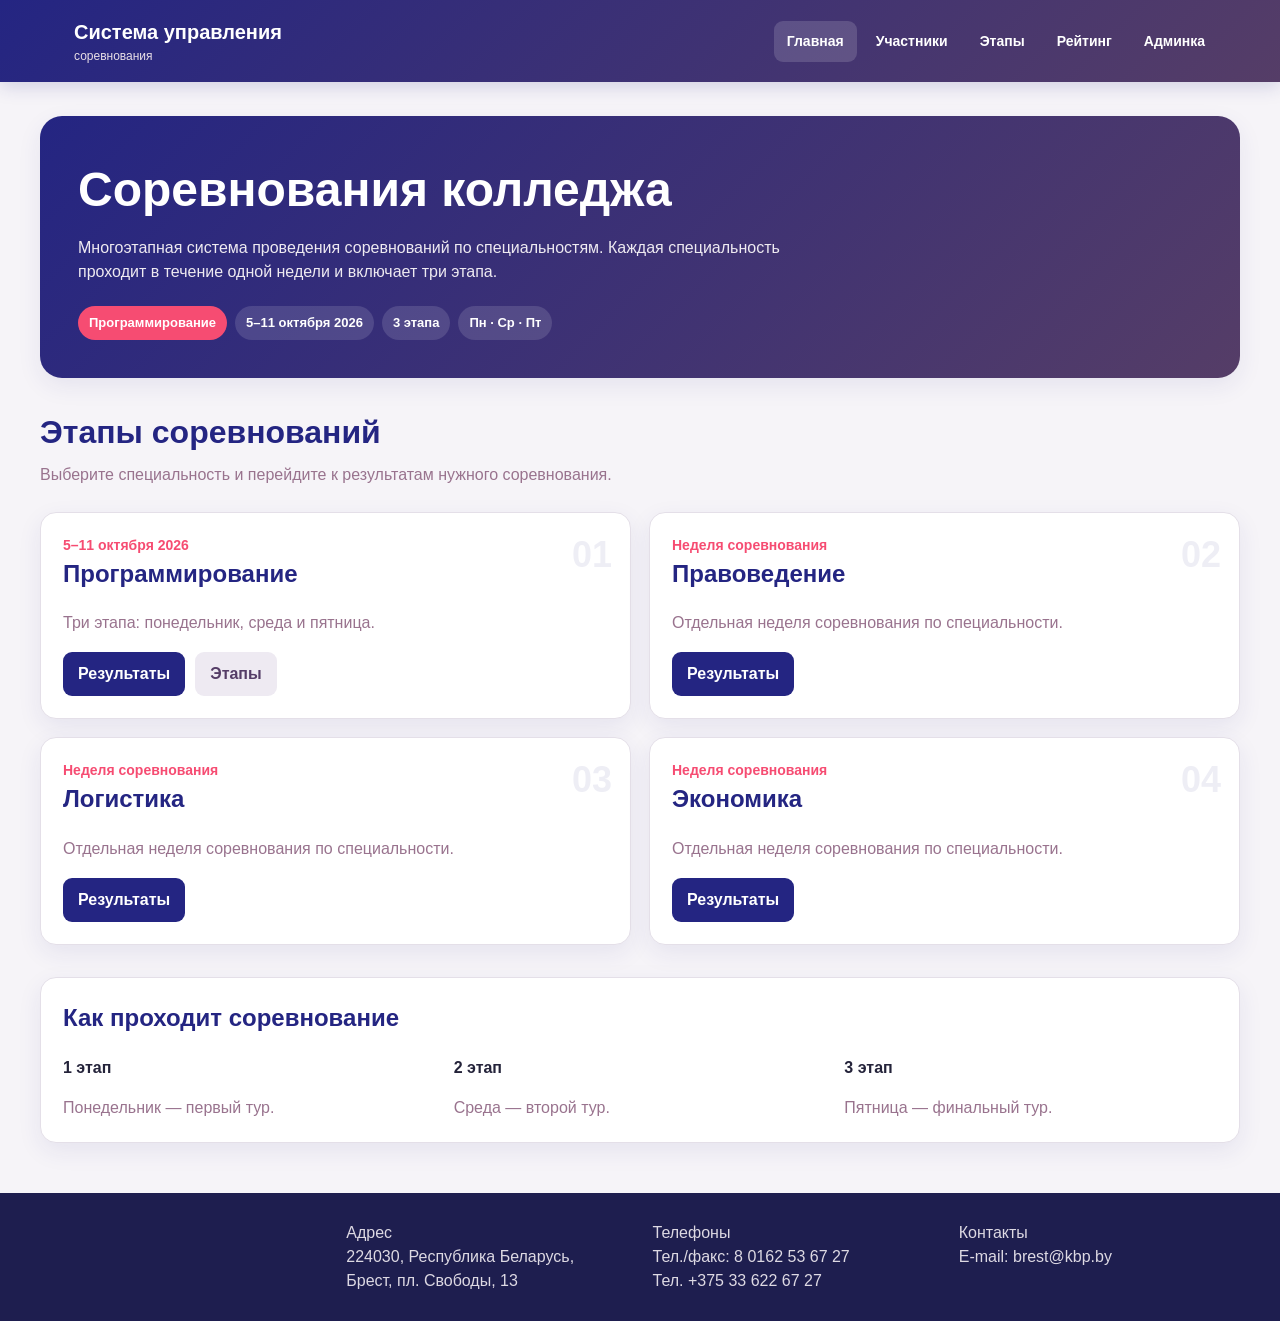
==== index.html @ 1fe4ecc0 "Add files via upload господи, спаси и сохрани" ====
<!DOCTYPE html>
<html lang="ru">
<head>
    <meta charset="UTF-8">
    <meta name="viewport" content="width=device-width, initial-scale=1.0">
    <meta name="description" content="Система управления многоэтапными соревнованиями">
    <title>Главная — Система управления соревнованиями</title>
    <link rel="stylesheet" href="style.css">
</head>
<body>
<header class="site-header">
    <div class="header-inner">
        <a class="brand" href="index.html">
            <div class="brand-mark"></div>
            <div><div class="brand-title">Система управления</div><div class="brand-subtitle">соревнования</div></div>
        </a>
        <nav class="nav" aria-label="Основная навигация">
    <a class="active" href="index.html">Главная</a>
    <a href="list.html">Участники</a>
    <a href="stages.html">Этапы</a>
    <a href="results.html">Рейтинг</a>
    <a href="admin.html">Админка</a>
</nav>

    </div>
</header>
<main><div class="container">
<section class="hero">
    <h1>Соревнования колледжа</h1>
    <p>Многоэтапная система проведения соревнований по специальностям. Каждая специальность проходит в течение одной недели и включает три этапа.</p>
    <div class="badges">
        <span class="badge pink">Программирование</span>
        <span class="badge">5–11 октября 2026</span>
        <span class="badge">3 этапа</span>
        <span class="badge">Пн · Ср · Пт</span>
    </div>
</section>

<h2 class="page-title">Этапы соревнований</h2>
<p class="page-lead">Выберите специальность и перейдите к результатам нужного соревнования.</p>

<section class="grid grid-2">
    <article class="card stage-card">
        <div class="stage-number">01</div>
        <div class="date">5–11 октября 2026</div>
        <h2>Программирование</h2>
        <p class="muted">Три этапа: понедельник, среда и пятница.</p>
        <div class="actions"><a class="btn" href="results.html">Результаты</a><a class="btn light" href="stages.html">Этапы</a></div>
    </article>
    <article class="card stage-card">
        <div class="stage-number">02</div>
        <div class="date">Неделя соревнования</div>
        <h2>Правоведение</h2>
        <p class="muted">Отдельная неделя соревнования по специальности.</p>
        <div class="actions"><a class="btn" href="results.html">Результаты</a></div>
    </article>
    <article class="card stage-card">
        <div class="stage-number">03</div>
        <div class="date">Неделя соревнования</div>
        <h2>Логистика</h2>
        <p class="muted">Отдельная неделя соревнования по специальности.</p>
        <div class="actions"><a class="btn" href="results.html">Результаты</a></div>
    </article>
    <article class="card stage-card">
        <div class="stage-number">04</div>
        <div class="date">Неделя соревнования</div>
        <h2>Экономика</h2>
        <p class="muted">Отдельная неделя соревнования по специальности.</p>
        <div class="actions"><a class="btn" href="results.html">Результаты</a></div>
    </article>
</section>

<section class="section">
    <div class="card">
        <h2>Как проходит соревнование</h2>
        <div class="grid grid-3">
            <div><strong>1 этап</strong><p class="muted">Понедельник — первый тур.</p></div>
            <div><strong>2 этап</strong><p class="muted">Среда — второй тур.</p></div>
            <div><strong>3 этап</strong><p class="muted">Пятница — финальный тур.</p></div>
        </div>
    </div>
</section>
</div></main>
<footer class="site-footer">
    <div class="container footer-grid">
        <div>
            <div class="footer-logo"></div>
        </div>
        <div>
            <div class="footer-title">Адрес</div>
            224030, Республика Беларусь,<br>
            Брест, пл. Свободы, 13
        </div>
        <div>
            <div class="footer-title">Телефоны</div>
            Тел./факс: 8 0162 53 67 27<br>
            Тел. +375 33 622 67 27
        </div>
        <div>
            <div class="footer-title">Контакты</div>
            E-mail: brest@kbp.by
        </div>
    </div>
</footer>

</body>
</html>
---- style.css ----
:root {
    --blue: #242582;
    --purple: #553D67;
    --pink: #F64C72;
    --muted: #99738E;
    --bg: #f6f4f8;
    --white: #ffffff;
    --text: #24233a;
    --border: #e4dfe8;
    --success: #2f8f68;
    --shadow: 0 8px 25px rgba(36, 37, 130, .08);
}

* { box-sizing: border-box; }
html { scroll-behavior: smooth; }

body {
    margin: 0;
    font-family: Inter, Arial, sans-serif;
    background: var(--bg);
    color: var(--text);
    line-height: 1.5;
}

a { color: inherit; text-decoration: none; }

.site-header {
    background: linear-gradient(135deg, var(--blue), var(--purple));
    color: var(--white);
    position: sticky;
    top: 0;
    z-index: 20;
    box-shadow: 0 4px 18px rgba(36,37,130,.18);
}

.header-inner {
    max-width: 1200px;
    margin: auto;
    min-height: 82px;
    display: flex;
    align-items: center;
    justify-content: space-between;
    gap: 28px;
    padding: 14px 22px;
}

.brand {
    display: flex;
    align-items: center;
    gap: 12px;
    min-width: 220px;
}

.brand-mark {
    border-radius: 12px;
    display: grid;
    place-items: center;
    background: url('/img/logo16.png');
}

.brand-title { font-size: 20px; font-weight: 800; }
.brand-subtitle { color: #e9dfe7; font-size: 12px; }

.nav {
    display: flex;
    flex-wrap: wrap;
    justify-content: flex-end;
    gap: 6px;
}

.nav a {
    padding: 10px 13px;
    border-radius: 9px;
    color: #fff;
    font-size: 14px;
    font-weight: 700;
    transition: .2s;
}

.nav a:hover, .nav a.active { background: rgba(255,255,255,.15); }

.container {
    width: min(1200px, calc(100% - 40px));
    margin: 0 auto;
}

main { min-height: calc(100vh - 220px); padding: 34px 0 50px; }

.hero {
    background: linear-gradient(135deg, var(--blue), var(--purple));
    color: white;
    border-radius: 22px;
    padding: 38px;
    box-shadow: var(--shadow);
    margin-bottom: 30px;
}

.hero h1 { margin: 0 0 10px; font-size: clamp(30px, 5vw, 48px); }
.hero p { max-width: 750px; margin: 0; color: #eeeaf1; }

.badges { display: flex; flex-wrap: wrap; gap: 8px; margin-top: 22px; }
.badge {
    display: inline-flex;
    padding: 7px 11px;
    border-radius: 999px;
    background: rgba(255,255,255,.13);
    color: white;
    font-size: 13px;
    font-weight: 700;
}
.badge.pink { background: var(--pink); }
.badge.green { background: var(--success); }

.page-title { margin: 0 0 7px; font-size: 32px; color: var(--blue); }
.page-lead { margin: 0 0 25px; color: var(--muted); }

.grid {
    display: grid;
    grid-template-columns: repeat(3, 1fr);
    gap: 18px;
}

.grid-2 { grid-template-columns: repeat(2, 1fr); }
.grid-4 { grid-template-columns: repeat(4, 1fr); }

.card {
    background: var(--white);
    border: 1px solid var(--border);
    border-radius: 16px;
    padding: 22px;
    box-shadow: var(--shadow);
}

.card h2, .card h3 { margin-top: 0; color: var(--blue); }
.card p:last-child { margin-bottom: 0; }

.stage-card { position: relative; overflow: hidden; }
.stage-number {
    position: absolute;
    right: 18px;
    top: 15px;
    font-size: 36px;
    font-weight: 900;
    color: rgba(36,37,130,.08);
}

.date { color: var(--pink); font-weight: 800; font-size: 14px; }
.muted { color: var(--muted); }

.btn {
    display: inline-flex;
    align-items: center;
    justify-content: center;
    gap: 7px;
    border: 0;
    border-radius: 9px;
    padding: 10px 15px;
    background: var(--blue);
    color: white;
    font-weight: 800;
    cursor: pointer;
}
.btn:hover { background: var(--purple); }
.btn.pink { background: var(--pink); }
.btn.light { background: #eeeaf2; color: var(--purple); }

.actions { display: flex; flex-wrap: wrap; gap: 10px; margin-top: 17px; }

.section { margin-top: 32px; }

.stats {
    display: grid;
    grid-template-columns: repeat(4, 1fr);
    gap: 15px;
    margin: 25px 0;
}
.stat {
    background: white;
    border: 1px solid var(--border);
    border-radius: 15px;
    padding: 20px;
}
.stat-value { font-size: 28px; font-weight: 900; color: var(--blue); }
.stat-label { color: var(--muted); font-size: 13px; }

.table-wrap {
    overflow-x: auto;
    background: white;
    border: 1px solid var(--border);
    border-radius: 16px;
    box-shadow: var(--shadow);
}
table { width: 100%; border-collapse: collapse; min-width: 760px; }
th, td { padding: 14px 16px; text-align: left; border-bottom: 1px solid var(--border); }
th {
    background: #f0edf4;
    color: var(--purple);
    font-size: 13px;
    text-transform: uppercase;
    letter-spacing: .03em;
}
tr:last-child td { border-bottom: 0; }
.rank { font-weight: 900; color: var(--blue); }
.points { font-weight: 900; color: var(--pink); }

.top-1 td:first-child, .top-2 td:first-child, .top-3 td:first-child { font-weight: 900; }
.top-1 { background: #fff5f7; }
.top-2 { background: #f8f5fb; }
.top-3 { background: #fbf8fa; }

.filter-box {
    background: white;
    border: 1px solid var(--border);
    border-radius: 16px;
    padding: 20px;
    margin-bottom: 18px;
}
.filters {
    display: grid;
    grid-template-columns: 2fr 1fr 1fr 1fr;
    gap: 12px;
}
label { display: block; font-size: 13px; color: var(--muted); font-weight: 700; margin-bottom: 6px; }
input, select {
    width: 100%;
    padding: 11px 12px;
    border: 1px solid #d8d0df;
    border-radius: 9px;
    background: white;
    color: var(--text);
    font: inherit;
}
input:focus, select:focus { outline: 2px solid rgba(246,76,114,.2); border-color: var(--pink); }

.notice {
    padding: 14px 17px;
    border-left: 4px solid var(--pink);
    background: #fff1f4;
    border-radius: 8px;
    margin: 18px 0;
}

.progress {
    height: 9px;
    background: #ece8ef;
    border-radius: 99px;
    overflow: hidden;
}
.progress span {
    display: block;
    height: 100%;
    background: var(--pink);
    border-radius: inherit;
}

.admin-grid {
    display: grid;
    grid-template-columns: 1fr 1.5fr;
    gap: 20px;
}
.form-row { margin-bottom: 14px; }

.site-footer {
    background: #1e1e4f;
    color: #ddd9e3;
    padding: 28px 0;
}
.footer-grid {
    display: grid;
    grid-template-columns: 1fr 1fr 1fr 1fr;
    gap: 25px;
}
.footer-logo { background-image: url(/img/logo16.png);}

@media (max-width: 900px) {
    .header-inner { align-items: flex-start; flex-direction: column; }
    .nav { justify-content: flex-start; }
    .grid, .grid-4, .stats, .footer-grid { grid-template-columns: repeat(2, 1fr); }
    .filters, .admin-grid { grid-template-columns: 1fr 1fr; }
}
@media (max-width: 600px) {
    .container { width: min(100% - 24px, 1200px); }
    main { padding-top: 22px; }
    .hero { padding: 25px; }
    .grid, .grid-2, .grid-4, .stats, .footer-grid, .filters, .admin-grid { grid-template-columns: 1fr; }
    .nav a { padding: 8px 9px; }
    .brand { min-width: 0; }
}
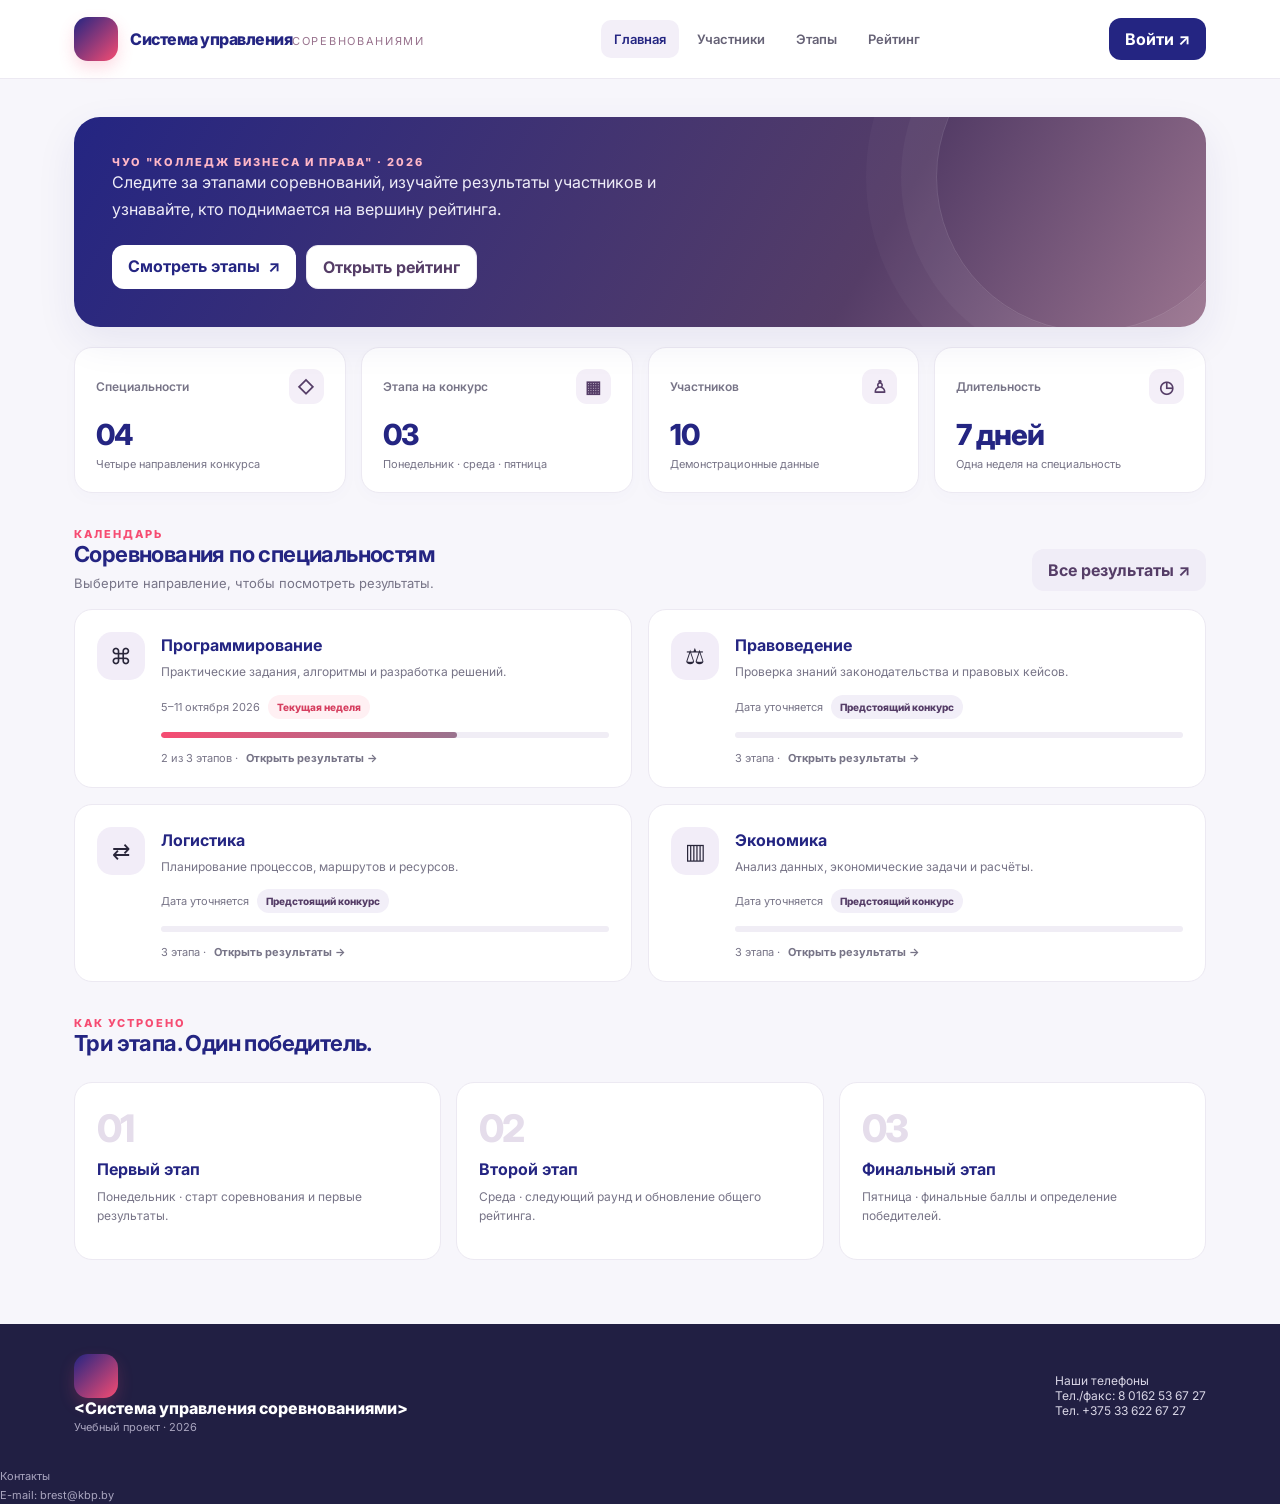
==== commit 04022c50: "Add files via upload" ====
--- a/index.html
+++ b/index.html
@@ -1,107 +1,55 @@
-<!DOCTYPE html>
+<!doctype html>
 <html lang="ru">
-<head>
-    <meta charset="UTF-8">
-    <meta name="viewport" content="width=device-width, initial-scale=1.0">
-    <meta name="description" content="Система управления многоэтапными соревнованиями">
-    <title>Главная — Система управления соревнованиями</title>
-    <link rel="stylesheet" href="style.css">
-</head>
-<body>
-<header class="site-header">
-    <div class="header-inner">
-        <a class="brand" href="index.html">
-            <div class="brand-mark"></div>
-            <div><div class="brand-title">Система управления</div><div class="brand-subtitle">соревнования</div></div>
-        </a>
-        <nav class="nav" aria-label="Основная навигация">
-    <a class="active" href="index.html">Главная</a>
-    <a href="list.html">Участники</a>
-    <a href="stages.html">Этапы</a>
-    <a href="results.html">Рейтинг</a>
-    <a href="admin.html">Админка</a>
-</nav>
-
+  <head>
+    <meta charset="utf-8">
+    <meta name="viewport" content="width=device-width, initial-scale=1">
+    <title>Главная — Соревнования</title><link rel="stylesheet" href="style.css">
+  </head>
+    <body>
+<div id="header"></div>
+<main>
+  <div class="container">
+  <section class="hero">
+    <div class="hero-orb"></div>
+    <div class="hero-content">
+      <div class="eyebrow">ЧУО "Колледж бизнеса и права" · 2026</div>
+<p>Следите за этапами соревнований, изучайте результаты участников и узнавайте, кто поднимается на вершину рейтинга.</p>
+<div class="hero-actions">
+  <a class="button button-secondary" href="stages.html">Смотреть этапы&nbsp; ↗</a>
+  <a class="button button-outline" href="results.html">Открыть рейтинг</a>
+</div>
+</div>
+</section>
+  <section class="stats-grid">
+    <article class="stat-card"><div class="stat-top">Специальности <span class="stat-icon">◇</span></div><div class="stat-value">04</div><div class="stat-note">Четыре направления конкурса</div></article>
+    <article class="stat-card"><div class="stat-top">Этапа на конкурс <span class="stat-icon">▦</span></div><div class="stat-value">03</div><div class="stat-note">Понедельник · среда · пятница</div></article>
+    <article class="stat-card"><div class="stat-top">Участников <span class="stat-icon">♙</span></div><div class="stat-value">10</div><div class="stat-note">Демонстрационные данные</div></article>
+    <article class="stat-card"><div class="stat-top">Длительность <span class="stat-icon">◷</span></div><div class="stat-value">7 дней</div><div class="stat-note">Одна неделя на специальность</div></article>
+  </section>
+  <div class="section-head">
+    <div>
+    <div class="eyebrow">Календарь</div>
+    <h2>Соревнования по специальностям</h2>
+    <p>Выберите направление, чтобы посмотреть результаты.</p>
+  </div>
+  <a class="button button-secondary" href="results.html">Все результаты ↗</a>
+</div>
+  <section class="competition-grid">
+    <a class="competition-card" href="results.html"><div class="competition-icon">⌘</div><div style="flex:1"><h3>Программирование</h3><p>Практические задания, алгоритмы и разработка решений.</p><div class="card-meta"><span>5–11 октября 2026</span><span class="pill pill-pink">Текущая неделя</span></div><div class="progress"><span style="width:66%"></span></div><div class="card-meta">2 из 3 этапов · <strong>Открыть результаты →</strong></div></div></a>
+    <a class="competition-card" href="results.html"><div class="competition-icon">⚖</div><div style="flex:1"><h3>Правоведение</h3><p>Проверка знаний законодательства и правовых кейсов.</p><div class="card-meta"><span>Дата уточняется</span><span class="pill">Предстоящий конкурс</span></div><div class="progress"><span style="width:0%"></span></div><div class="card-meta">3 этапа · <strong>Открыть результаты →</strong></div></div></a>
+    <a class="competition-card" href="results.html"><div class="competition-icon">⇄</div><div style="flex:1"><h3>Логистика</h3><p>Планирование процессов, маршрутов и ресурсов.</p><div class="card-meta"><span>Дата уточняется</span><span class="pill">Предстоящий конкурс</span></div><div class="progress"><span style="width:0%"></span></div><div class="card-meta">3 этапа · <strong>Открыть результаты →</strong></div></div></a>
+    <a class="competition-card" href="results.html"><div class="competition-icon">▥</div><div style="flex:1"><h3>Экономика</h3><p>Анализ данных, экономические задачи и расчёты.</p><div class="card-meta"><span>Дата уточняется</span><span class="pill">Предстоящий конкурс</span></div><div class="progress"><span style="width:0%"></span></div><div class="card-meta">3 этапа · <strong>Открыть результаты →</strong></div></div></a>
+  </section>
+  <div class="section-head">
+    <div>
+      <div class="eyebrow">Как устроено</div>
+      <h2>Три этапа. Один победитель.</h2>
     </div>
-</header>
-<main><div class="container">
-<section class="hero">
-    <h1>Соревнования колледжа</h1>
-    <p>Многоэтапная система проведения соревнований по специальностям. Каждая специальность проходит в течение одной недели и включает три этапа.</p>
-    <div class="badges">
-        <span class="badge pink">Программирование</span>
-        <span class="badge">5–11 октября 2026</span>
-        <span class="badge">3 этапа</span>
-        <span class="badge">Пн · Ср · Пт</span>
-    </div>
-</section>
-
-<h2 class="page-title">Этапы соревнований</h2>
-<p class="page-lead">Выберите специальность и перейдите к результатам нужного соревнования.</p>
-
-<section class="grid grid-2">
-    <article class="card stage-card">
-        <div class="stage-number">01</div>
-        <div class="date">5–11 октября 2026</div>
-        <h2>Программирование</h2>
-        <p class="muted">Три этапа: понедельник, среда и пятница.</p>
-        <div class="actions"><a class="btn" href="results.html">Результаты</a><a class="btn light" href="stages.html">Этапы</a></div>
-    </article>
-    <article class="card stage-card">
-        <div class="stage-number">02</div>
-        <div class="date">Неделя соревнования</div>
-        <h2>Правоведение</h2>
-        <p class="muted">Отдельная неделя соревнования по специальности.</p>
-        <div class="actions"><a class="btn" href="results.html">Результаты</a></div>
-    </article>
-    <article class="card stage-card">
-        <div class="stage-number">03</div>
-        <div class="date">Неделя соревнования</div>
-        <h2>Логистика</h2>
-        <p class="muted">Отдельная неделя соревнования по специальности.</p>
-        <div class="actions"><a class="btn" href="results.html">Результаты</a></div>
-    </article>
-    <article class="card stage-card">
-        <div class="stage-number">04</div>
-        <div class="date">Неделя соревнования</div>
-        <h2>Экономика</h2>
-        <p class="muted">Отдельная неделя соревнования по специальности.</p>
-        <div class="actions"><a class="btn" href="results.html">Результаты</a></div>
-    </article>
-</section>
-
-<section class="section">
-    <div class="card">
-        <h2>Как проходит соревнование</h2>
-        <div class="grid grid-3">
-            <div><strong>1 этап</strong><p class="muted">Понедельник — первый тур.</p></div>
-            <div><strong>2 этап</strong><p class="muted">Среда — второй тур.</p></div>
-            <div><strong>3 этап</strong><p class="muted">Пятница — финальный тур.</p></div>
-        </div>
-    </div>
-</section>
-</div></main>
-<footer class="site-footer">
-    <div class="container footer-grid">
-        <div>
-            <div class="footer-logo"></div>
-        </div>
-        <div>
-            <div class="footer-title">Адрес</div>
-            224030, Республика Беларусь,<br>
-            Брест, пл. Свободы, 13
-        </div>
-        <div>
-            <div class="footer-title">Телефоны</div>
-            Тел./факс: 8 0162 53 67 27<br>
-            Тел. +375 33 622 67 27
-        </div>
-        <div>
-            <div class="footer-title">Контакты</div>
-            E-mail: brest@kbp.by
-        </div>
-    </div>
-</footer>
-
+  </div>
+  <section class="stage-grid"><article class="stage-card"><div class="stage-number">01</div><h3>Первый этап</h3><p>Понедельник · старт соревнования и первые результаты.</p></article><article class="stage-card"><div class="stage-number">02</div><h3>Второй этап</h3><p>Среда · следующий раунд и обновление общего рейтинга.</p></article><article class="stage-card"><div class="stage-number">03</div><h3>Финальный этап</h3><p>Пятница · финальные баллы и определение победителей.</p></article></section>
+</div>
+</main>
+<div id="footer"></div>
+<script src="layout.js"></script><script src="app.js"></script>
 </body>
 </html>
--- a/style.css
+++ b/style.css
@@ -1,289 +1,166 @@
+@import url('https://fonts.googleapis.com/css2?family=Inter:wght@400;500;600;700;800&display=swap');
 
 :root {
-    --blue: #242582;
-    --purple: #553D67;
-    --pink: #F64C72;
-    --muted: #99738E;
-    --bg: #f6f4f8;
-    --white: #ffffff;
-    --text: #24233a;
-    --border: #e4dfe8;
-    --success: #2f8f68;
-    --shadow: 0 8px 25px rgba(36, 37, 130, .08);
+  --navy: #242582;
+  --purple: #553D67;
+  --pink: #F64C72;
+  --mauve: #99738E;
+  --ink: #29263a;
+  --muted: #777487;
+  --surface: #ffffff;
+  --background: #f7f6fb;
+  --border: #ece9f2;
+  --success: #25856b;
+  --shadow: 0 14px 40px rgba(36, 37, 130, .08);
+}
+* { box-sizing: border-box; }
+html { scroll-behavior: smooth; }
+body { margin: 0; font-family: Inter, Arial, sans-serif; background: var(--background); color: var(--ink); }
+a { color: inherit; text-decoration: none; }
+button, input, select { font: inherit; }
+button, .button { border: 0; cursor: pointer; border-radius: 12px; padding: 11px 16px; font-weight: 700; transition: .2s ease; }
+button:hover, .button:hover { transform: translateY(-1px); }
+.button-primary, button.primary { background: var(--pink); color: white; }
+.button-secondary { background: #f0edf7; color: var(--purple); }
+.button-outline { border: 1px solid var(--border); color: var(--purple); background: white; }
+.site-header { background: white; border-bottom: 1px solid var(--border); position: sticky; top: 0; z-index: 10; }
+.header-inner { max-width: 1180px; padding: 17px 24px; margin: auto; display: flex; align-items: center; justify-content: space-between; gap: 24px; }
+.brand { display: flex; align-items: center; gap: 12px; min-width: 230px; }
+.brand-mark { width: 44px; height: 44px; border-radius: 14px; display: grid; place-items: center; color: white; font-size: 21px; font-weight: 800; background: linear-gradient(135deg, var(--navy), var(--pink)); box-shadow: 0 7px 16px #f64c7233; }
+.brand-name { font-weight: 800; letter-spacing: -.5px; color: var(--navy); }
+.brand-subtitle { font-size: 11px; letter-spacing: 1.7px; text-transform: uppercase; color: var(--mauve); margin-top: 4px; }
+.main-nav { display: flex; align-items: center; gap: 5px; flex-wrap: wrap; }
+.main-nav a { color: #666276; font-size: 13px; font-weight: 600; padding: 11px 13px; border-radius: 10px; }
+.main-nav a:hover, .main-nav a.active { background: #f3eff8; color: var(--navy); }
+.header-login { background: var(--navy); color: white; white-space: nowrap; }
+.container { width: min(1132px, calc(100% - 40px)); margin: 0 auto; }
+main { min-height: calc(100vh - 190px); padding: 38px 0 64px; }
+.eyebrow { text-transform: uppercase; letter-spacing: 2px; color: var(--pink); font-size: 11px; font-weight: 800; }
+h1, h2, h3, p { margin-top: 0; }
+h1 { font-size: clamp(30px, 4vw, 44px); letter-spacing: -1.7px; margin: 12px 0; color: var(--navy); }
+h2 { font-size: 22px; letter-spacing: -.6px; color: var(--navy); margin-bottom: 8px; }
+h3 { font-size: 16px; }
+.lead { color: var(--muted); line-height: 1.7; max-width: 640px; }
+.hero { overflow: hidden; position: relative; padding: 38px; border-radius: 26px; color: white; background: linear-gradient(120deg, var(--navy), var(--purple) 70%, var(--mauve)); box-shadow: var(--shadow); }
+.hero h1 { color: white; max-width: 630px; }
+.hero p { color: #efedf8; line-height: 1.7; max-width: 570px; }
+.hero .eyebrow { color: #ffb7c7; }
+.hero-content { position: relative; z-index: 1; max-width: 700px; }
+.hero-orb { position: absolute; width: 310px; height: 310px; border: 1px solid #ffffff22; border-radius: 50%; right: -40px; top: -95px; box-shadow: 0 0 0 35px #ffffff09, 0 0 0 70px #ffffff07; }
+.hero-actions { display: flex; gap: 10px; flex-wrap: wrap; margin-top: 22px; }
+.hero .button-secondary { background: white; color: var(--navy); }
+.section-head { display: flex; justify-content: space-between; align-items: end; gap: 20px; margin: 34px 0 18px; }
+.section-head p { margin: 0; color: var(--muted); font-size: 13px; }
+.stats-grid { display: grid; grid-template-columns: repeat(4, 1fr); gap: 15px; margin-top: 20px; }
+.stat-card, .card { background: white; border: 1px solid var(--border); border-radius: 18px; padding: 21px; box-shadow: 0 5px 18px #24258205; }
+.stat-top { display: flex; justify-content: space-between; align-items: center; color: var(--muted); font-size: 12px; font-weight: 600; }
+.stat-icon { display: grid; place-items: center; width: 35px; height: 35px; background: #f4eff8; color: var(--purple); border-radius: 11px; font-size: 17px; }
+.stat-value { font-size: 29px; font-weight: 800; color: var(--navy); margin: 13px 0 5px; letter-spacing: -1px; }
+.stat-note { color: var(--muted); font-size: 11px; }
+.competition-grid { display: grid; grid-template-columns: repeat(2, 1fr); gap: 16px; }
+.competition-card { background: white; border: 1px solid var(--border); border-radius: 18px; padding: 22px; display: flex; gap: 16px; align-items: flex-start; transition: .2s ease; }
+.competition-card:hover { transform: translateY(-3px); box-shadow: var(--shadow); }
+.competition-icon { width: 48px; height: 48px; flex: 0 0 48px; display: grid; place-items: center; border-radius: 15px; background: #f2edf8; font-size: 22px; }
+.competition-card h3 { margin: 3px 0 7px; color: var(--navy); }
+.competition-card p { color: var(--muted); font-size: 12px; line-height: 1.6; margin-bottom: 13px; }
+.card-meta { display: flex; gap: 8px; flex-wrap: wrap; align-items: center; font-size: 11px; color: var(--muted); }
+.pill { display: inline-flex; align-items: center; gap: 5px; padding: 6px 9px; border-radius: 99px; font-size: 10px; font-weight: 800; background: #f2eff8; color: var(--purple); }
+.pill-pink { background: #fff0f3; color: #d63f60; }
+.pill-green { background: #eaf7f2; color: var(--success); }
+.progress { height: 6px; border-radius: 20px; background: #f0edf5; overflow: hidden; margin: 13px 0; }
+.progress span { display: block; height: 100%; background: linear-gradient(90deg, var(--pink), var(--mauve)); border-radius: inherit; }
+.page-title { display: flex; justify-content: space-between; gap: 20px; align-items: flex-end; margin-bottom: 27px; }
+.page-title p { color: var(--muted); margin-bottom: 0; }
+.toolbar { display: flex; gap: 10px; flex-wrap: wrap; margin-bottom: 18px; }
+.field { display: flex; flex-direction: column; gap: 7px; min-width: 150px; flex: 1; }
+.field label { font-size: 11px; color: var(--muted); font-weight: 700; }
+.field input, .field select, .toolbar input, .toolbar select { width: 100%; background: white; color: var(--ink); border: 1px solid var(--border); border-radius: 11px; padding: 12px 13px; outline: none; }
+.field input:focus, .field select:focus, .toolbar input:focus, .toolbar select:focus { border-color: var(--mauve); box-shadow: 0 0 0 3px #99738e20; }
+.toolbar .search { flex: 2; min-width: 220px; }
+.table-wrap { overflow-x: auto; border: 1px solid var(--border); border-radius: 16px; background: white; }
+table { width: 100%; border-collapse: collapse; text-align: left; white-space: nowrap; }
+th { background: #faf9fc; color: #888398; text-transform: uppercase; letter-spacing: .7px; font-size: 10px; padding: 15px 18px; }
+td { border-top: 1px solid #f0edf4; padding: 15px 18px; font-size: 12px; color: #5d596e; }
+td strong { color: var(--ink); }
+tbody tr:hover { background: #fcfaff; }
+.person { display: flex; align-items: center; gap: 10px; }
+.avatar { width: 34px; height: 34px; border-radius: 11px; display: grid; place-items: center; color: var(--purple); background: #f1edf7; font-weight: 800; font-size: 11px; }
+.points { color: var(--navy); font-weight: 800; }
+.table-actions { display: flex; gap: 8px; }
+.table-actions button { padding: 7px 10px; font-size: 11px; }
+.stage-grid { display: grid; grid-template-columns: repeat(3, 1fr); gap: 15px; }
+.stage-card { background: white; border: 1px solid var(--border); border-radius: 18px; padding: 22px; position: relative; }
+.stage-number { color: #e5ddeb; font-size: 38px; font-weight: 800; letter-spacing: -2px; }
+.stage-card h3 { color: var(--navy); margin: 8px 0; }
+.stage-card p { color: var(--muted); font-size: 12px; line-height: 1.6; }
+.stage-card .button { display: inline-block; margin-top: 8px; font-size: 11px; }
+.rating-top { display: grid; grid-template-columns: repeat(3, 1fr); gap: 15px; margin: 22px 0 28px; align-items: end; }
+.podium { background: white; border: 1px solid var(--border); border-radius: 20px; text-align: center; padding: 25px 16px; position: relative; }
+.podium.first { background: linear-gradient(160deg, #fff7f8, #fff); border-color: #ffd7df; padding-top: 34px; }
+.medal { font-size: 28px; margin-bottom: 10px; }
+.podium .avatar { width: 48px; height: 48px; border-radius: 50%; margin: 0 auto 12px; font-size: 14px; }
+.podium h3 { margin: 0 0 5px; color: var(--navy); }
+.podium p { margin: 0; font-size: 11px; color: var(--muted); }
+.podium .score { font-size: 25px; font-weight: 800; color: var(--pink); margin-top: 12px; }
+.form-card { max-width: 560px; margin: 0 auto; padding: 30px; background: white; border: 1px solid var(--border); border-radius: 22px; box-shadow: var(--shadow); }
+.form-grid { display: grid; grid-template-columns: 1fr 1fr; gap: 15px; }
+.form-grid .full { grid-column: 1 / -1; }
+.notice { padding: 13px 15px; border-radius: 12px; background: #f6f1fa; color: var(--purple); font-size: 12px; line-height: 1.6; margin: 16px 0; }
+.empty-state { display: none; padding: 28px; text-align: center; color: var(--muted); }
+.site-footer { background: #211f43; color: #d8d5e5; }
+.footer-inner { max-width: 1180px; margin: auto; padding: 30px 24px; display: flex; align-items: center; justify-content: space-between; gap: 20px; }
+.footer-brand { color: white; font-weight: 800; }
+.footer-copy { font-size: 11px; color: #a9a5bf; line-height: 1.7; }
+.footer-links { display: flex; gap: 18px; flex-wrap: wrap; font-size: 12px; }
+.footer-links a:hover { color: #ff9caf; }
+.toast { display: none; padding: 12px 15px; margin-bottom: 16px; border-radius: 11px; background: #eaf7f2; color: var(--success); font-size: 12px; }
+@media (max-width: 850px) {
+  .header-inner { flex-wrap: wrap; }
+  .main-nav { order: 3; width: 100%; overflow-x: auto; flex-wrap: nowrap; }
+  .main-nav a { white-space: nowrap; }
+  .stats-grid { grid-template-columns: repeat(2, 1fr); }
+  .competition-grid { grid-template-columns: 1fr; }
+  .stage-grid { grid-template-columns: 1fr; }
+}
+@media (max-width: 560px) {
+  .container { width: min(100% - 24px, 1132px); }
+  main { padding-top: 24px; }
+  .header-inner { padding: 13px 12px; }
+  .brand { min-width: auto; }
+  .header-login { padding: 10px 12px; }
+  .hero { padding: 25px 21px; border-radius: 20px; }
+  .stats-grid { gap: 10px; }
+  .stat-card { padding: 15px; }
+  .stat-value { font-size: 24px; }
+  .section-head, .page-title { align-items: flex-start; flex-direction: column; }
+  .rating-top { gap: 8px; }
+  .podium { padding: 17px 7px; }
+  .podium.first { padding-top: 24px; }
+  .podium h3 { font-size: 12px; }
+  .podium .score { font-size: 19px; }
+  .form-grid { grid-template-columns: 1fr; }
+  .form-grid .full { grid-column: auto; }
+  .form-card { padding: 21px; }
+  .footer-inner { align-items: flex-start; flex-direction: column; }
 }
 
-* { box-sizing: border-box; }
-html { scroll-behavior: smooth; }
-
-body {
-    margin: 0;
-    font-family: Inter, Arial, sans-serif;
-    background: var(--bg);
-    color: var(--text);
-    line-height: 1.5;
-}
-
-a { color: inherit; text-decoration: none; }
-
-.site-header {
-    background: linear-gradient(135deg, var(--blue), var(--purple));
-    color: var(--white);
-    position: sticky;
-    top: 0;
-    z-index: 20;
-    box-shadow: 0 4px 18px rgba(36,37,130,.18);
-}
-
-.header-inner {
-    max-width: 1200px;
-    margin: auto;
-    min-height: 82px;
-    display: flex;
-    align-items: center;
-    justify-content: space-between;
-    gap: 28px;
-    padding: 14px 22px;
-}
-
-.brand {
-    display: flex;
-    align-items: center;
-    gap: 12px;
-    min-width: 220px;
-}
-
-.brand-mark {
-    border-radius: 12px;
-    display: grid;
-    place-items: center;
-    background: url('/img/logo16.png');
-}
-
-.brand-title { font-size: 20px; font-weight: 800; }
-.brand-subtitle { color: #e9dfe7; font-size: 12px; }
-
-.nav {
-    display: flex;
-    flex-wrap: wrap;
-    justify-content: flex-end;
-    gap: 6px;
-}
-
-.nav a {
-    padding: 10px 13px;
-    border-radius: 9px;
-    color: #fff;
-    font-size: 14px;
-    font-weight: 700;
-    transition: .2s;
-}
-
-.nav a:hover, .nav a.active { background: rgba(255,255,255,.15); }
-
-.container {
-    width: min(1200px, calc(100% - 40px));
-    margin: 0 auto;
-}
-
-main { min-height: calc(100vh - 220px); padding: 34px 0 50px; }
-
-.hero {
-    background: linear-gradient(135deg, var(--blue), var(--purple));
-    color: white;
-    border-radius: 22px;
-    padding: 38px;
-    box-shadow: var(--shadow);
-    margin-bottom: 30px;
-}
-
-.hero h1 { margin: 0 0 10px; font-size: clamp(30px, 5vw, 48px); }
-.hero p { max-width: 750px; margin: 0; color: #eeeaf1; }
-
-.badges { display: flex; flex-wrap: wrap; gap: 8px; margin-top: 22px; }
-.badge {
-    display: inline-flex;
-    padding: 7px 11px;
-    border-radius: 999px;
-    background: rgba(255,255,255,.13);
-    color: white;
-    font-size: 13px;
-    font-weight: 700;
-}
-.badge.pink { background: var(--pink); }
-.badge.green { background: var(--success); }
-
-.page-title { margin: 0 0 7px; font-size: 32px; color: var(--blue); }
-.page-lead { margin: 0 0 25px; color: var(--muted); }
-
-.grid {
-    display: grid;
-    grid-template-columns: repeat(3, 1fr);
-    gap: 18px;
-}
-
-.grid-2 { grid-template-columns: repeat(2, 1fr); }
-.grid-4 { grid-template-columns: repeat(4, 1fr); }
-
-.card {
-    background: var(--white);
-    border: 1px solid var(--border);
-    border-radius: 16px;
-    padding: 22px;
-    box-shadow: var(--shadow);
-}
-
-.card h2, .card h3 { margin-top: 0; color: var(--blue); }
-.card p:last-child { margin-bottom: 0; }
-
-.stage-card { position: relative; overflow: hidden; }
-.stage-number {
-    position: absolute;
-    right: 18px;
-    top: 15px;
-    font-size: 36px;
-    font-weight: 900;
-    color: rgba(36,37,130,.08);
-}
-
-.date { color: var(--pink); font-weight: 800; font-size: 14px; }
-.muted { color: var(--muted); }
-
-.btn {
-    display: inline-flex;
-    align-items: center;
-    justify-content: center;
-    gap: 7px;
-    border: 0;
-    border-radius: 9px;
-    padding: 10px 15px;
-    background: var(--blue);
-    color: white;
-    font-weight: 800;
-    cursor: pointer;
-}
-.btn:hover { background: var(--purple); }
-.btn.pink { background: var(--pink); }
-.btn.light { background: #eeeaf2; color: var(--purple); }
-
-.actions { display: flex; flex-wrap: wrap; gap: 10px; margin-top: 17px; }
-
-.section { margin-top: 32px; }
-
-.stats {
-    display: grid;
-    grid-template-columns: repeat(4, 1fr);
-    gap: 15px;
-    margin: 25px 0;
-}
-.stat {
-    background: white;
-    border: 1px solid var(--border);
-    border-radius: 15px;
-    padding: 20px;
-}
-.stat-value { font-size: 28px; font-weight: 900; color: var(--blue); }
-.stat-label { color: var(--muted); font-size: 13px; }
-
-.table-wrap {
-    overflow-x: auto;
-    background: white;
-    border: 1px solid var(--border);
-    border-radius: 16px;
-    box-shadow: var(--shadow);
-}
-table { width: 100%; border-collapse: collapse; min-width: 760px; }
-th, td { padding: 14px 16px; text-align: left; border-bottom: 1px solid var(--border); }
-th {
-    background: #f0edf4;
-    color: var(--purple);
-    font-size: 13px;
-    text-transform: uppercase;
-    letter-spacing: .03em;
-}
-tr:last-child td { border-bottom: 0; }
-.rank { font-weight: 900; color: var(--blue); }
-.points { font-weight: 900; color: var(--pink); }
-
-.top-1 td:first-child, .top-2 td:first-child, .top-3 td:first-child { font-weight: 900; }
-.top-1 { background: #fff5f7; }
-.top-2 { background: #f8f5fb; }
-.top-3 { background: #fbf8fa; }
-
-.filter-box {
-    background: white;
-    border: 1px solid var(--border);
-    border-radius: 16px;
-    padding: 20px;
-    margin-bottom: 18px;
-}
-.filters {
-    display: grid;
-    grid-template-columns: 2fr 1fr 1fr 1fr;
-    gap: 12px;
-}
-label { display: block; font-size: 13px; color: var(--muted); font-weight: 700; margin-bottom: 6px; }
-input, select {
-    width: 100%;
-    padding: 11px 12px;
-    border: 1px solid #d8d0df;
-    border-radius: 9px;
-    background: white;
-    color: var(--text);
-    font: inherit;
-}
-input:focus, select:focus { outline: 2px solid rgba(246,76,114,.2); border-color: var(--pink); }
-
-.notice {
-    padding: 14px 17px;
-    border-left: 4px solid var(--pink);
-    background: #fff1f4;
-    border-radius: 8px;
-    margin: 18px 0;
-}
-
-.progress {
-    height: 9px;
-    background: #ece8ef;
-    border-radius: 99px;
-    overflow: hidden;
-}
-.progress span {
-    display: block;
-    height: 100%;
-    background: var(--pink);
-    border-radius: inherit;
-}
-
-.admin-grid {
-    display: grid;
-    grid-template-columns: 1fr 1.5fr;
-    gap: 20px;
-}
-.form-row { margin-bottom: 14px; }
-
-.site-footer {
-    background: #1e1e4f;
-    color: #ddd9e3;
-    padding: 28px 0;
-}
-.footer-grid {
-    display: grid;
-    grid-template-columns: 1fr 1fr 1fr 1fr;
-    gap: 25px;
-}
-.footer-logo { background-image: url(/img/logo16.png);}
-
-@media (max-width: 900px) {
-    .header-inner { align-items: flex-start; flex-direction: column; }
-    .nav { justify-content: flex-start; }
-    .grid, .grid-4, .stats, .footer-grid { grid-template-columns: repeat(2, 1fr); }
-    .filters, .admin-grid { grid-template-columns: 1fr 1fr; }
-}
-@media (max-width: 600px) {
-    .container { width: min(100% - 24px, 1200px); }
-    main { padding-top: 22px; }
-    .hero { padding: 25px; }
-    .grid, .grid-2, .grid-4, .stats, .footer-grid, .filters, .admin-grid { grid-template-columns: 1fr; }
-    .nav a { padding: 8px 9px; }
-    .brand { min-width: 0; }
-}
+/* Ведомость результатов первого этапа */
+.results-title { margin-top: 24px; }
+.results-summary { display: grid; grid-template-columns: repeat(3, 1fr); gap: 15px; margin: 22px 0; }
+.result-stat { background: white; border: 1px solid var(--border); border-radius: 17px; padding: 20px 22px; box-shadow: 0 5px 18px #24258205; }
+.result-stat span, .result-stat small { display: block; color: var(--muted); font-size: 12px; }
+.result-stat strong { display: block; color: var(--navy); font-size: 29px; letter-spacing: -.8px; margin: 9px 0 4px; }
+.results-table-wrap { border-radius: 14px; }
+.results-table { min-width: 1260px; }
+.results-table th { background: var(--navy); color: white; text-transform: none; letter-spacing: 0; text-align: center; line-height: 1.5; padding: 14px 10px; }
+.results-table th:nth-child(2), .results-table td:nth-child(2) { text-align: left; }
+.results-table td { text-align: center; padding: 13px 10px; }
+.results-table td:nth-child(2) { min-width: 190px; }
+.results-table tbody tr.top-row { background: #fffaf2; }
+.results-table tbody tr.top-2 { background: #f7f6fb; }
+.results-table tbody tr.top-3 { background: #fff5f2; }
+.results-table tbody tr.top-row td:first-child { font-size: 17px; }
+.percent-pill { display: inline-block; min-width: 60px; padding: 6px 9px; border-radius: 99px; background: #fff0f4; color: #d63865; font-size: 11px; font-weight: 800; }
+.source-note { color: var(--muted); font-size: 11px; line-height: 1.6; margin-top: 15px; }
+@media (max-width: 650px) { .results-summary { grid-template-columns: 1fr; } .result-stat { padding: 16px; } }
+@media print { #header, #footer, .button, .notice { display: none !important; } body { background: white; } main { padding: 0; } .container { width: 100%; } .results-table { min-width: 0; font-size: 8px; } .results-table th, .results-table td { padding: 5px 3px; font-size: 8px; } .results-table-wrap { overflow: visible; border: 0; } .results-table { white-space: normal; } }
